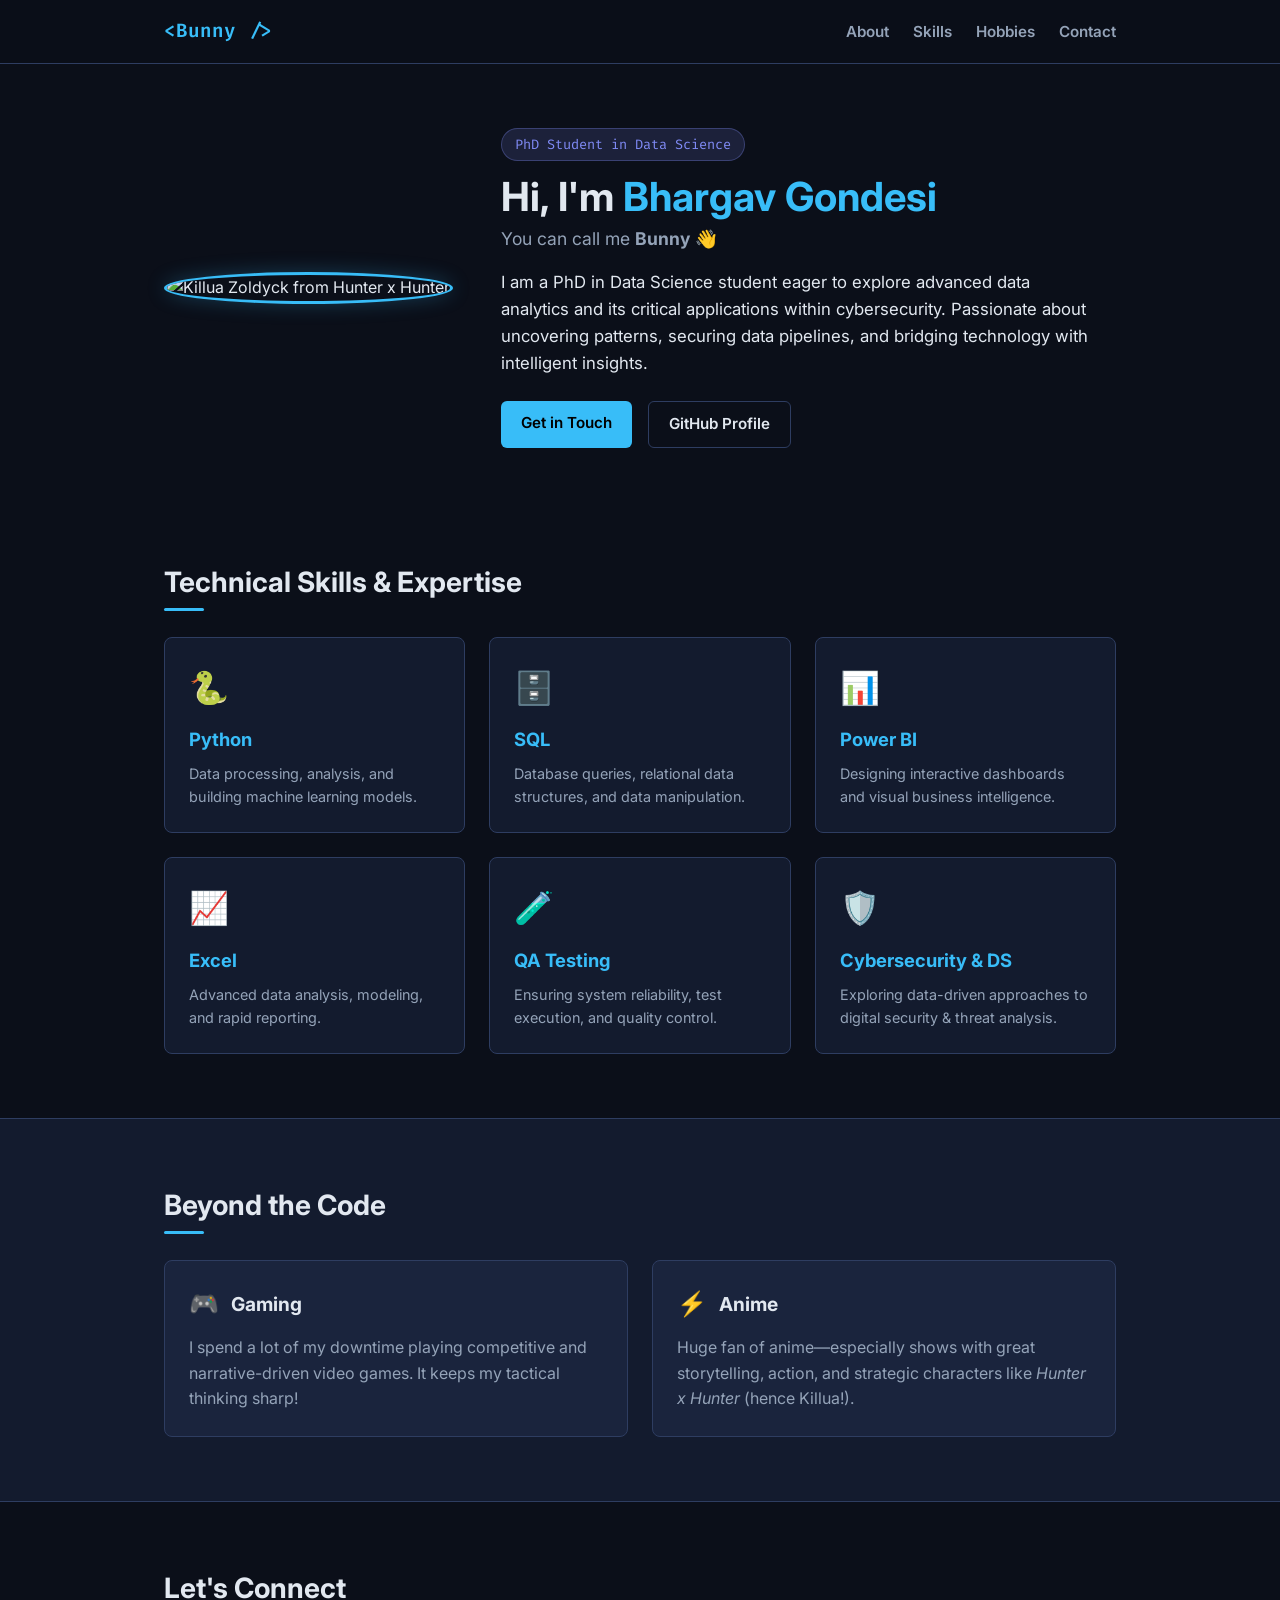
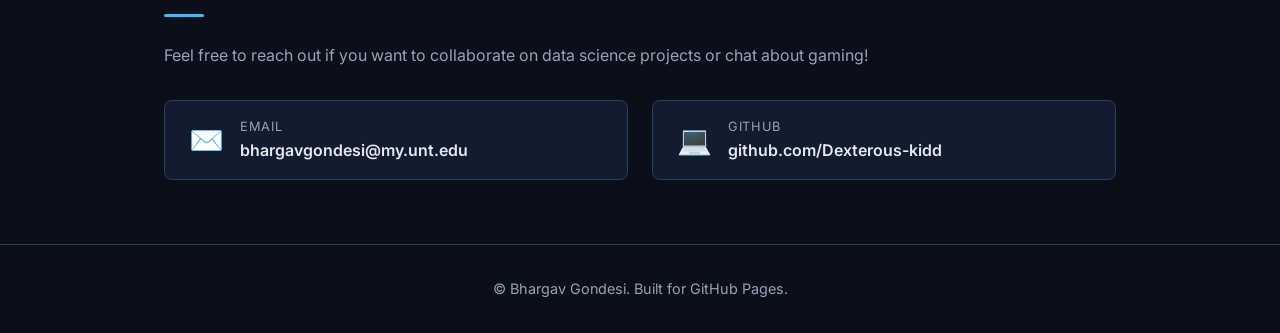
==== index.html @ e01dd680 "Add files via upload" ====
<!DOCTYPE html>
<html lang="en">
<head>
  <meta charset="UTF-8">
  <meta name="viewport" content="width=device-width, initial-scale=1.0">
  <title>Bhargav Gondesi (Bunny) | About Me</title>
  <link rel="stylesheet" href="style.css">
  <!-- Google Fonts for anime / tech vibe -->
  <link rel="preconnect" href="https://fonts.googleapis.com">
  <link rel="preconnect" href="https://fonts.gstatic.com" crossorigin>
  <link href="https://fonts.googleapis.com/css2?family=Fira+Code:wght@400;600&family=Inter:wght@400;600;700&display=swap" rel="stylesheet">
</head>
<body>

  <!-- Main Navigation Header -->
  <header class="site-header">
    <div class="container header-container">
      <div class="logo">&lt;Bunny /&gt;</div>
      <nav class="site-nav">
        <ul>
          <li><a href="#about">About</a></li>
          <li><a href="#skills">Skills</a></li>
          <li><a href="#hobbies">Hobbies</a></li>
          <li><a href="#contact">Contact</a></li>
        </ul>
      </nav>
    </div>
  </header>

  <!-- Hero / Introduction Section -->
  <main>
    <section id="about" class="hero-section">
      <div class="container hero-container">
        <div class="profile-avatar">
          <img src="https://encrypted-tbn0.gstatic.com/licensed-image?q=tbn:ANd9GcSjwpLKehRfLbizF0ZZ4Egl1P4PKeHcxHmJmpL1JNP968LsvB-QEOLn59aUsTtwFnbGFOibmb1mxWSqJLo" alt="Killua Zoldyck from Hunter x Hunter" class="avatar-img">
        </div>
        <div class="hero-text">
          <span class="badge">PhD Student in Data Science</span>
          <h1>Hi, I'm <span class="highlight">Bhargav Gondesi</span></h1>
          <p class="nickname">You can call me <strong>Bunny</strong> 👋</p>
          <p class="bio">
            I am a PhD in Data Science student eager to explore advanced data analytics and its critical applications within cybersecurity. Passionate about uncovering patterns, securing data pipelines, and bridging technology with intelligent insights.
          </p>
          <div class="hero-cta">
            <a href="#contact" class="btn btn-primary">Get in Touch</a>
            <a href="https://github.com/Dexterous-kidd" target="_blank" rel="noopener noreferrer" class="btn btn-secondary">GitHub Profile</a>
          </div>
        </div>
      </div>
    </section>

    <!-- Technical Skills Section -->
    <section id="skills" class="section">
      <div class="container">
        <h2 class="section-title">Technical Skills & Expertise</h2>
        <div class="skills-grid">
          <div class="skill-card">
            <span class="skill-icon">🐍</span>
            <h3>Python</h3>
            <p>Data processing, analysis, and building machine learning models.</p>
          </div>
          <div class="skill-card">
            <span class="skill-icon">🗄️</span>
            <h3>SQL</h3>
            <p>Database queries, relational data structures, and data manipulation.</p>
          </div>
          <div class="skill-card">
            <span class="skill-icon">📊</span>
            <h3>Power BI</h3>
            <p>Designing interactive dashboards and visual business intelligence.</p>
          </div>
          <div class="skill-card">
            <span class="skill-icon">📈</span>
            <h3>Excel</h3>
            <p>Advanced data analysis, modeling, and rapid reporting.</p>
          </div>
          <div class="skill-card">
            <span class="skill-icon">🧪</span>
            <h3>QA Testing</h3>
            <p>Ensuring system reliability, test execution, and quality control.</p>
          </div>
          <div class="skill-card">
            <span class="skill-icon">🛡️</span>
            <h3>Cybersecurity & DS</h3>
            <p>Exploring data-driven approaches to digital security & threat analysis.</p>
          </div>
        </div>
      </div>
    </section>

    <!-- Hobbies & Personal Interests Section -->
    <section id="hobbies" class="section alt-bg">
      <div class="container">
        <h2 class="section-title">Beyond the Code</h2>
        <div class="hobbies-grid">
          <div class="hobby-card">
            <div class="hobby-header">
              <span class="hobby-icon">🎮</span>
              <h3>Gaming</h3>
            </div>
            <p>I spend a lot of my downtime playing competitive and narrative-driven video games. It keeps my tactical thinking sharp!</p>
          </div>
          <div class="hobby-card">
            <div class="hobby-header">
              <span class="hobby-icon">⚡</span>
              <h3>Anime</h3>
            </div>
            <p>Huge fan of anime—especially shows with great storytelling, action, and strategic characters like <em>Hunter x Hunter</em> (hence Killua!).</p>
          </div>
        </div>
      </div>
    </section>

    <!-- Contact Section -->
    <section id="contact" class="section">
      <div class="container contact-container">
        <h2 class="section-title">Let's Connect</h2>
        <p class="contact-desc">Feel free to reach out if you want to collaborate on data science projects or chat about gaming!</p>
        <div class="contact-links">
          <a href="mailto:bhargavgondesi@my.unt.edu" class="contact-card">
            <span class="contact-icon">✉️</span>
            <div>
              <span class="contact-label">Email</span>
              <span class="contact-value">bhargavgondesi@my.unt.edu</span>
            </div>
          </a>
          <a href="https://github.com/Dexterous-kidd" target="_blank" rel="noopener noreferrer" class="contact-card">
            <span class="contact-icon">💻</span>
            <div>
              <span class="contact-label">GitHub</span>
              <span class="contact-value">github.com/Dexterous-kidd</span>
            </div>
          </a>
        </div>
      </div>
    </section>
  </main>

  <!-- Footer -->
  <footer class="site-footer">
    <div class="container footer-container">
      <p>&copy; Bhargav Gondesi. Built for GitHub Pages.</p>
    </div>
  </footer>

</body>
</html>
---- style.css ----
/* ==========================================================================
   1. RESET & BASE STYLES
   ========================================================================== */

* {
  box-sizing: border-box;
  margin: 0;
  padding: 0;
}

:root {
  /* Color Palette - Anime Dark Mode with Godspeed Electric Accents */
  --bg-primary: #0b0f19;
  --bg-secondary: #131b2e;
  --bg-card: #1a243d;
  --text-main: #e2e8f0;
  --text-muted: #94a3b8;
  --accent-electric: #38bdf8;
  --accent-purple: #818cf8;
  --accent-glow: rgba(56, 189, 248, 0.25);
  --border-color: #2e3d61;
  
  /* Typography */
  --font-main: 'Inter', -apple-system, BlinkMacSystemFont, sans-serif;
  --font-code: 'Fira Code', monospace;
}

body {
  background-color: var(--bg-primary);
  color: var(--text-main);
  font-family: var(--font-main);
  line-height: 1.6;
}

.container {
  max-width: 1000px;
  margin: 0 auto;
  padding: 0 1.5rem;
}

a {
  color: var(--accent-electric);
  text-decoration: none;
  transition: color 0.2s ease;
}

a:hover {
  color: var(--accent-purple);
}

/* ==========================================================================
   2. HEADER & NAVIGATION
   ========================================================================== */

.site-header {
  background-color: rgba(11, 15, 25, 0.85);
  backdrop-filter: blur(8px);
  position: sticky;
  top: 0;
  z-index: 100;
  border-bottom: 1px solid var(--border-color);
  padding: 1rem 0;
}

.header-container {
  display: flex;
  justify-content: space-between;
  align-items: center;
}

.logo {
  font-family: var(--font-code);
  font-size: 1.2rem;
  font-weight: 600;
  color: var(--accent-electric);
}

.site-nav ul {
  display: flex;
  list-style: none;
  gap: 1.5rem;
}

.site-nav a {
  color: var(--text-muted);
  font-weight: 600;
  font-size: 0.95rem;
}

.site-nav a:hover {
  color: var(--accent-electric);
}

/* ==========================================================================
   3. HERO / ABOUT SECTION
   ========================================================================== */

.hero-section {
  padding: 4rem 0 3rem 0;
}

.hero-container {
  display: flex;
  align-items: center;
  gap: 3rem;
}

.profile-avatar {
  flex-shrink: 0;
}

.avatar-img {
  width: 180px;
  height: 180px;
  border-radius: 50%;
  object-fit: cover;
  border: 3px solid var(--accent-electric);
  box-shadow: 0 0 20px var(--accent-glow);
}

.badge {
  display: inline-block;
  background-color: rgba(129, 140, 248, 0.15);
  color: var(--accent-purple);
  padding: 0.3rem 0.8rem;
  border-radius: 20px;
  font-size: 0.85rem;
  font-family: var(--font-code);
  border: 1px solid rgba(129, 140, 248, 0.3);
  margin-bottom: 0.75rem;
}

.hero-text h1 {
  font-size: 2.5rem;
  line-height: 1.2;
  margin-bottom: 0.25rem;
}

.highlight {
  color: var(--accent-electric);
}

.nickname {
  color: var(--text-muted);
  font-size: 1.1rem;
  margin-bottom: 1rem;
}

.bio {
  font-size: 1.05rem;
  color: var(--text-main);
  max-width: 600px;
  margin-bottom: 1.5rem;
}

.hero-cta {
  display: flex;
  gap: 1rem;
}

.btn {
  display: inline-block;
  padding: 0.65rem 1.25rem;
  border-radius: 6px;
  font-weight: 600;
  font-size: 0.95rem;
  transition: all 0.2s ease;
}

.btn-primary {
  background-color: var(--accent-electric);
  color: #000;
}

.btn-primary:hover {
  background-color: #7dd3fc;
  color: #000;
  box-shadow: 0 0 15px var(--accent-glow);
}

.btn-secondary {
  border: 1px solid var(--border-color);
  color: var(--text-main);
}

.btn-secondary:hover {
  background-color: var(--bg-secondary);
  border-color: var(--accent-electric);
}

/* ==========================================================================
   4. GENERAL SECTIONS & GRID LAYOUTS
   ========================================================================== */

.section {
  padding: 4rem 0;
}

.alt-bg {
  background-color: var(--bg-secondary);
  border-top: 1px solid var(--border-color);
  border-bottom: 1px solid var(--border-color);
}

.section-title {
  font-size: 1.75rem;
  margin-bottom: 2rem;
  position: relative;
  display: inline-block;
}

.section-title::after {
  content: '';
  position: absolute;
  bottom: -6px;
  left: 0;
  width: 40px;
  height: 3px;
  background-color: var(--accent-electric);
  border-radius: 2px;
}

/* Skills Grid */
.skills-grid {
  display: grid;
  grid-template-columns: repeat(auto-fit, minmax(250px, 1fr));
  gap: 1.5rem;
}

.skill-card {
  background-color: var(--bg-secondary);
  border: 1px solid var(--border-color);
  padding: 1.5rem;
  border-radius: 8px;
  transition: transform 0.2s ease, border-color 0.2s ease;
}

.skill-card:hover {
  transform: translateY(-4px);
  border-color: var(--accent-electric);
}

.skill-icon {
  font-size: 2rem;
  display: block;
  margin-bottom: 0.75rem;
}

.skill-card h3 {
  font-size: 1.15rem;
  margin-bottom: 0.5rem;
  color: var(--accent-electric);
}

.skill-card p {
  color: var(--text-muted);
  font-size: 0.9rem;
}

/* Hobbies Grid */
.hobbies-grid {
  display: grid;
  grid-template-columns: repeat(auto-fit, minmax(300px, 1fr));
  gap: 1.5rem;
}

.hobby-card {
  background-color: var(--bg-card);
  border: 1px solid var(--border-color);
  padding: 1.5rem;
  border-radius: 8px;
}

.hobby-header {
  display: flex;
  align-items: center;
  gap: 0.75rem;
  margin-bottom: 0.75rem;
}

.hobby-icon {
  font-size: 1.5rem;
}

.hobby-card h3 {
  font-size: 1.2rem;
}

.hobby-card p {
  color: var(--text-muted);
}

/* ==========================================================================
   5. CONTACT SECTION
   ========================================================================== */

.contact-desc {
  color: var(--text-muted);
  margin-bottom: 2rem;
}

.contact-links {
  display: flex;
  flex-wrap: wrap;
  gap: 1.5rem;
}

.contact-card {
  display: flex;
  align-items: center;
  gap: 1rem;
  background-color: var(--bg-secondary);
  border: 1px solid var(--border-color);
  padding: 1rem 1.5rem;
  border-radius: 8px;
  flex: 1;
  min-width: 260px;
  transition: border-color 0.2s ease;
}

.contact-card:hover {
  border-color: var(--accent-electric);
}

.contact-icon {
  font-size: 1.75rem;
}

.contact-label {
  display: block;
  font-size: 0.8rem;
  color: var(--text-muted);
  text-transform: uppercase;
  letter-spacing: 0.05em;
}

.contact-value {
  font-weight: 600;
  color: var(--text-main);
}

/* ==========================================================================
   6. FOOTER
   ========================================================================== */

.site-footer {
  border-top: 1px solid var(--border-color);
  padding: 2rem 0;
  text-align: center;
  color: var(--text-muted);
  font-size: 0.9rem;
}

/* ==========================================================================
   7. RESPONSIVE MEDIA QUERIES (Mobile Adjustments)
   ========================================================================== */

@media (max-width: 768px) {
  .hero-container {
    flex-direction: column;
    text-align: center;
    gap: 1.5rem;
  }

  .hero-cta {
    justify-content: center;
  }

  .section-title::after {
    left: 50%;
    transform: translateX(-50%);
  }

  .section {
    text-align: center;
  }

  .header-container {
    flex-direction: column;
    gap: 0.75rem;
  }

  .site-nav ul {
    gap: 1rem;
  }
}
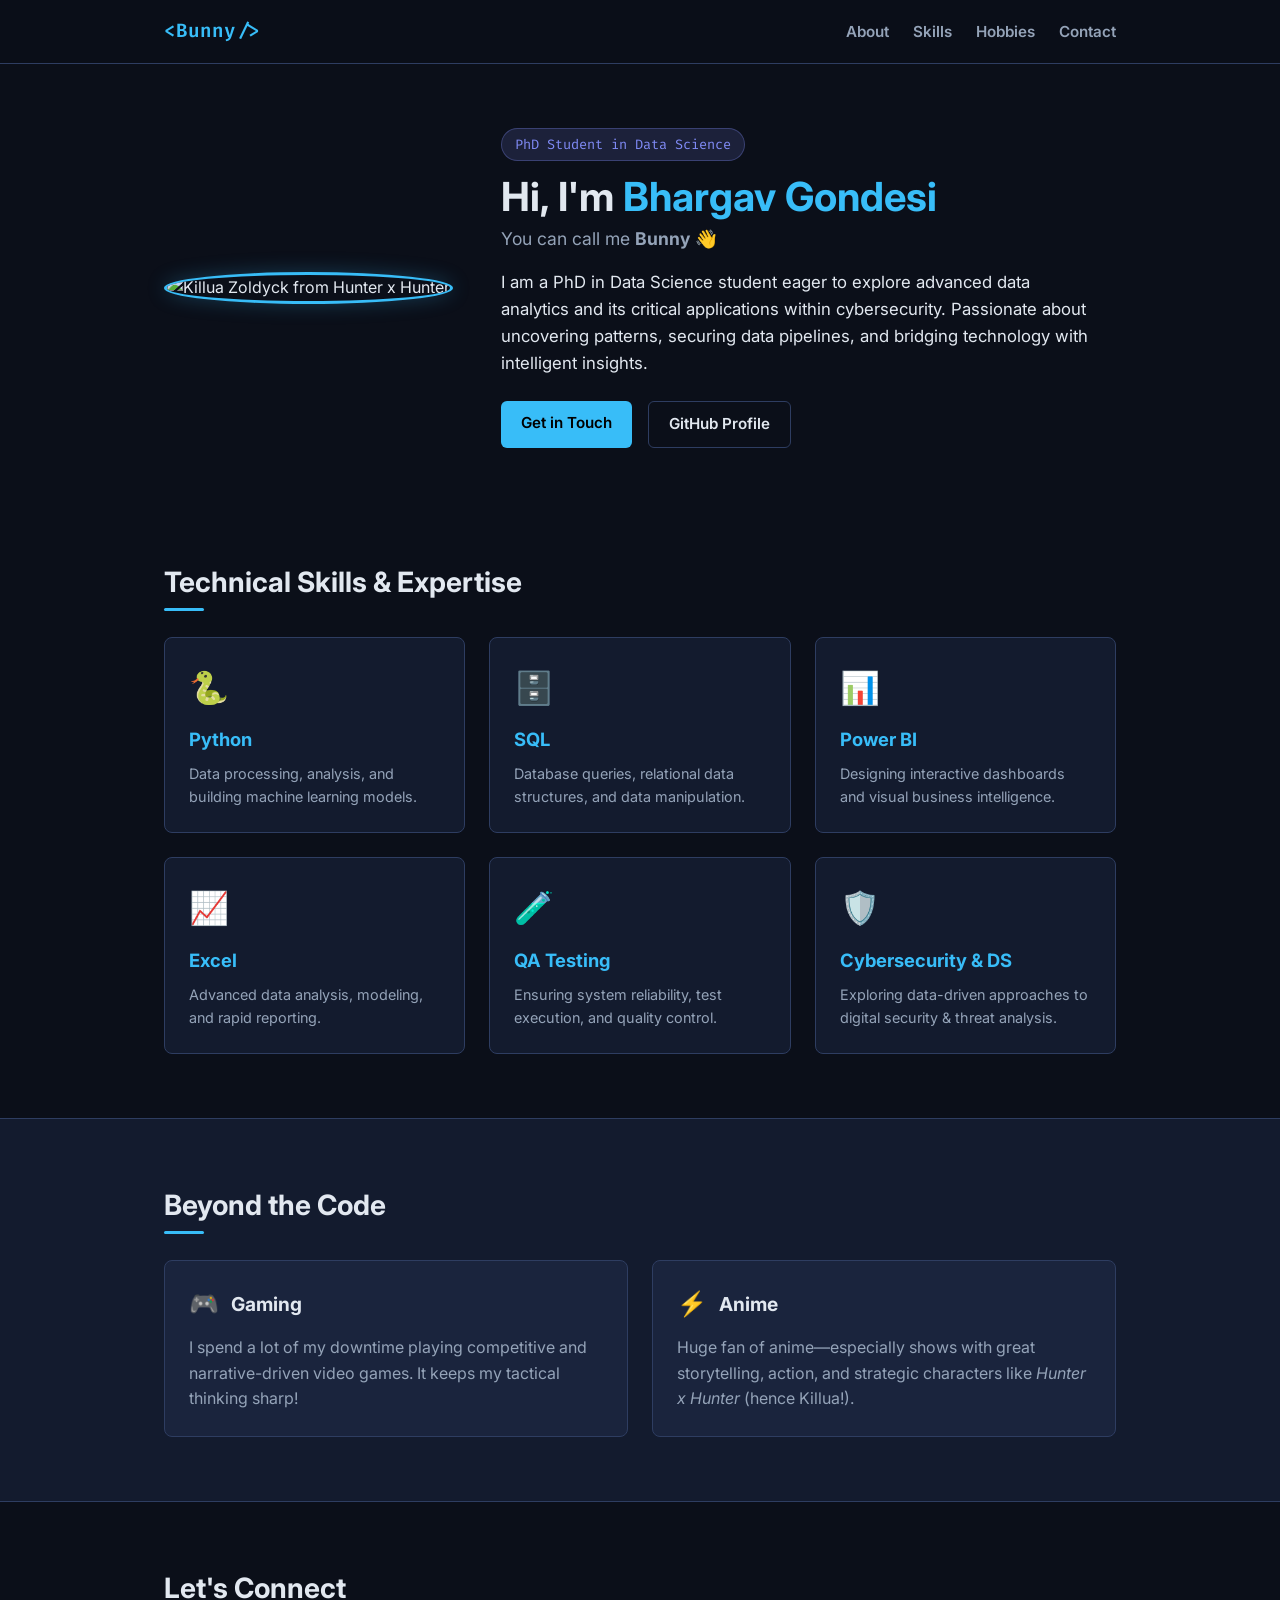
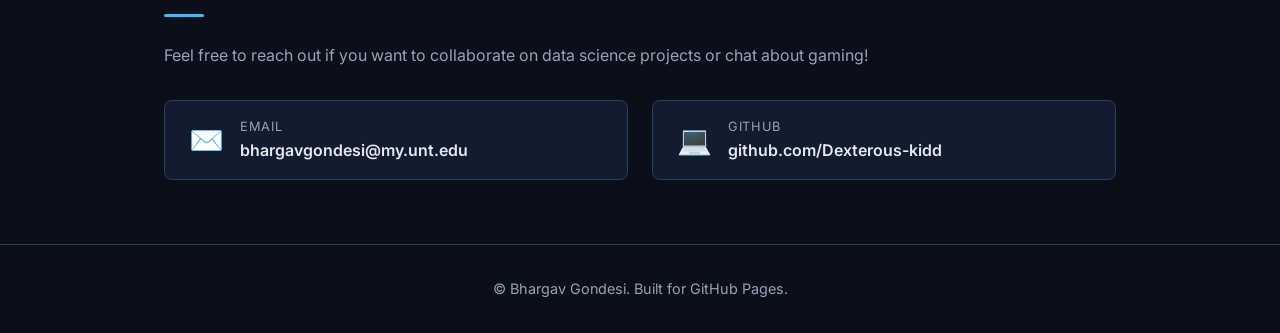
==== commit 74ba1f00: "Fix logo HTML tag formatting" ====
--- a/index.html
+++ b/index.html
@@ -15,7 +15,7 @@
   <!-- Main Navigation Header -->
   <header class="site-header">
     <div class="container header-container">
-      <div class="logo">&lt;Bunny /&gt;</div>
+      <div class="logo">&lt;Bunny/&gt;</div>
       <nav class="site-nav">
         <ul>
           <li><a href="#about">About</a></li>
@@ -144,4 +144,4 @@
   </footer>
 
 </body>
-</html>+</html>
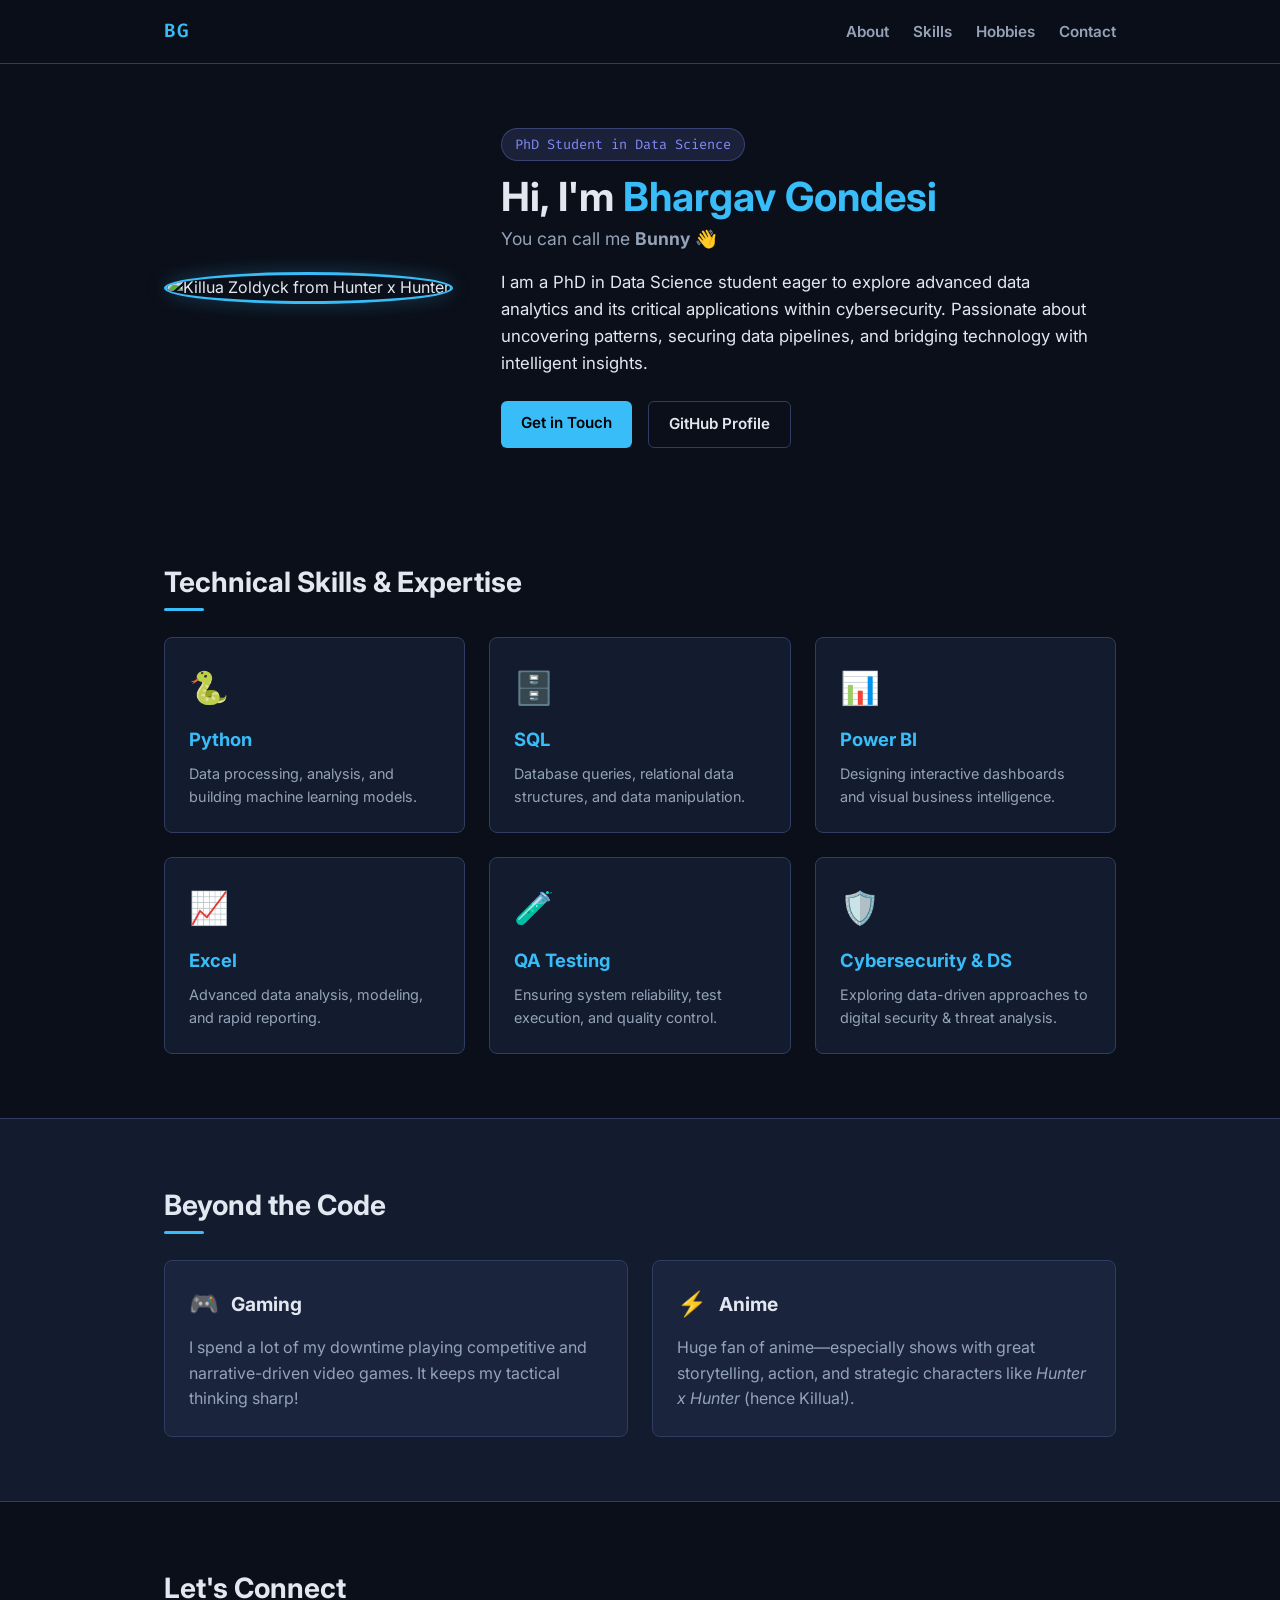
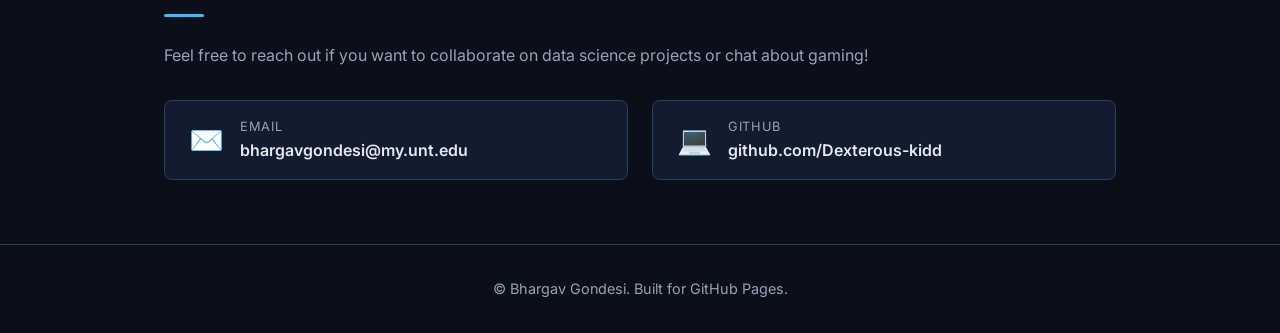
==== commit 9275e48b: "Update logo text in header from 'Bunny' to 'BG'" ====
--- a/index.html
+++ b/index.html
@@ -15,7 +15,7 @@
   <!-- Main Navigation Header -->
   <header class="site-header">
     <div class="container header-container">
-      <div class="logo">&lt;Bunny/&gt;</div>
+      <div class="logo">BG</div>
       <nav class="site-nav">
         <ul>
           <li><a href="#about">About</a></li>
--- a/style.css
+++ b/style.css
@@ -66,6 +66,7 @@
   display: flex;
   justify-content: space-between;
   align-items: center;
+  width: 100%;
 }
 
 .logo {
@@ -73,6 +74,8 @@
   font-size: 1.2rem;
   font-weight: 600;
   color: var(--accent-electric);
+  letter-spacing: 0.5px;
+  white-space: nowrap;
 }
 
 .site-nav ul {
@@ -90,7 +93,6 @@
 .site-nav a:hover {
   color: var(--accent-electric);
 }
-
 /* ==========================================================================
    3. HERO / ABOUT SECTION
    ========================================================================== */
@@ -356,6 +358,20 @@
    ========================================================================== */
 
 @media (max-width: 768px) {
+  /* Keep logo and nav side-by-side or cleanly structured */
+  .header-container {
+    flex-direction: row;
+    justify-content: space-between;
+  }
+
+  .site-nav ul {
+    gap: 0.85rem;
+  }
+
+  .site-nav a {
+    font-size: 0.85rem;
+  }
+
   .hero-container {
     flex-direction: column;
     text-align: center;
@@ -374,13 +390,4 @@
   .section {
     text-align: center;
   }
-
-  .header-container {
-    flex-direction: column;
-    gap: 0.75rem;
-  }
-
-  .site-nav ul {
-    gap: 1rem;
-  }
-}+}
